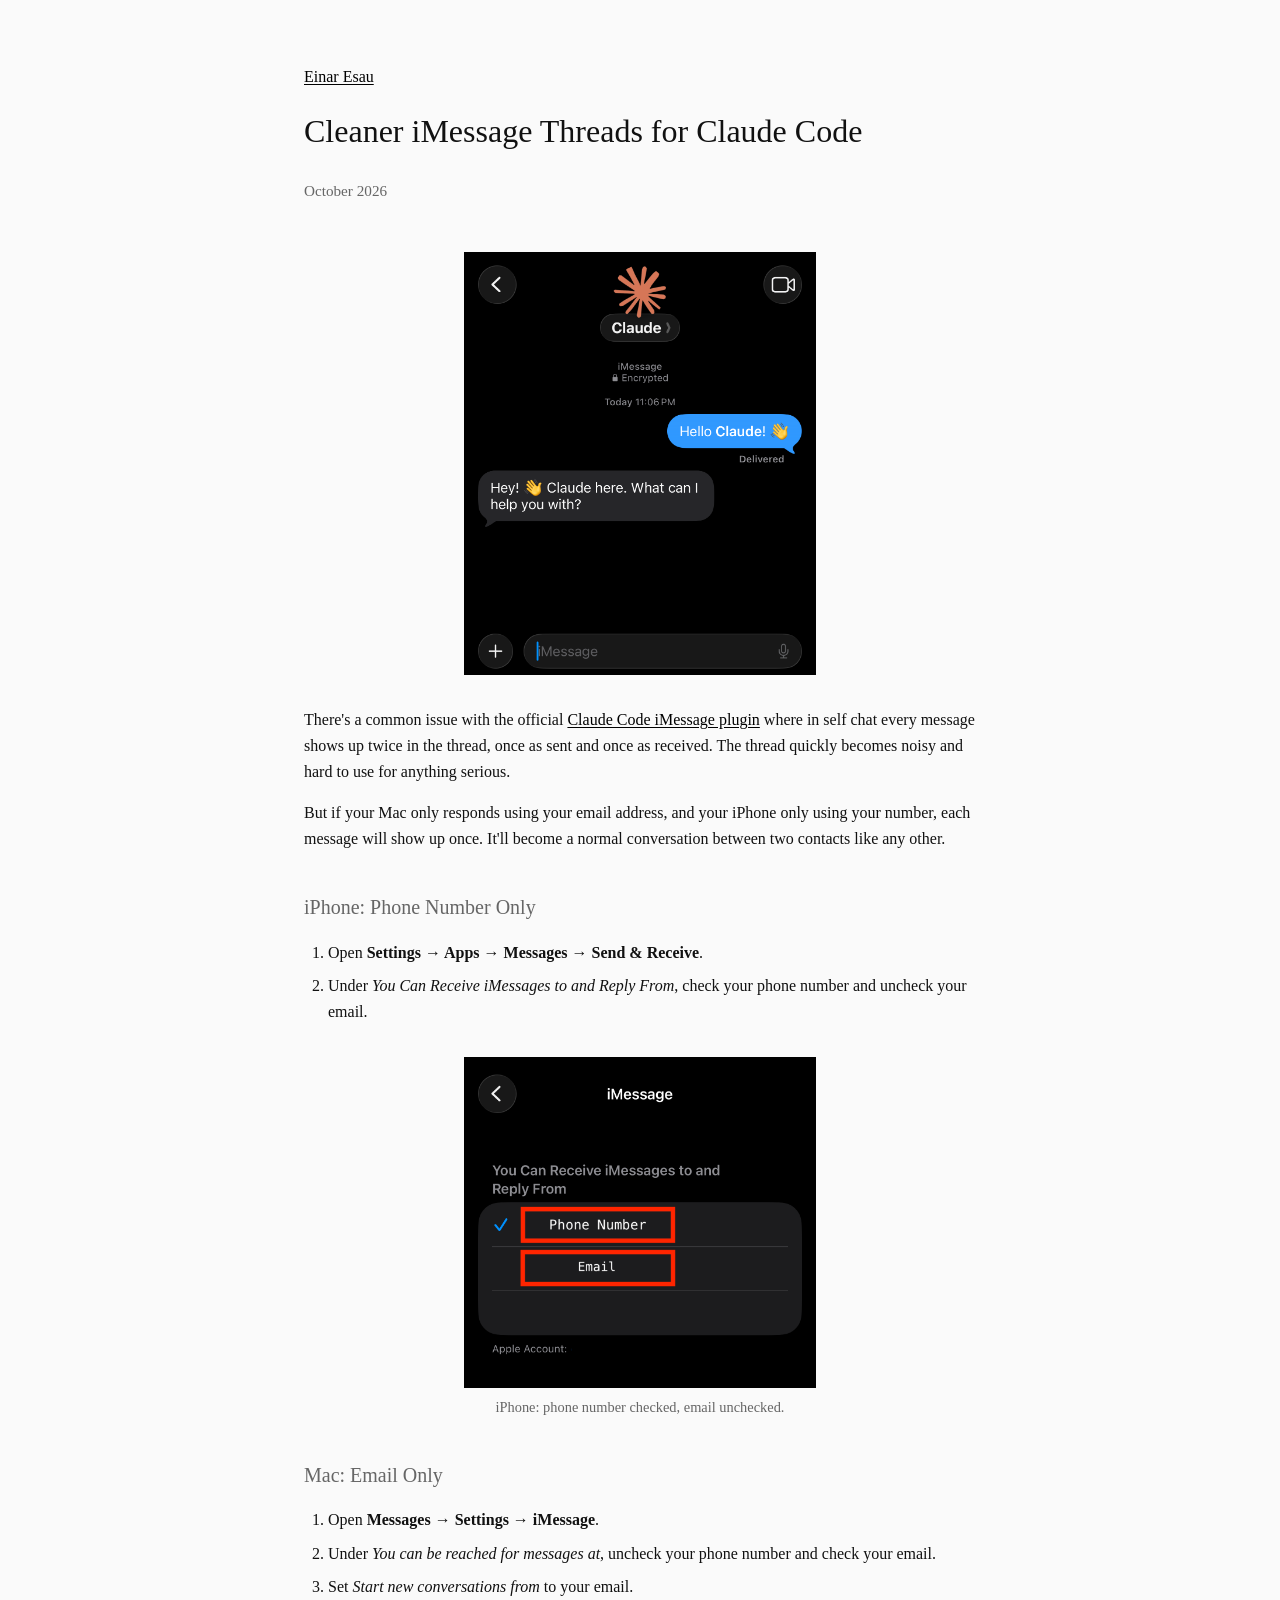
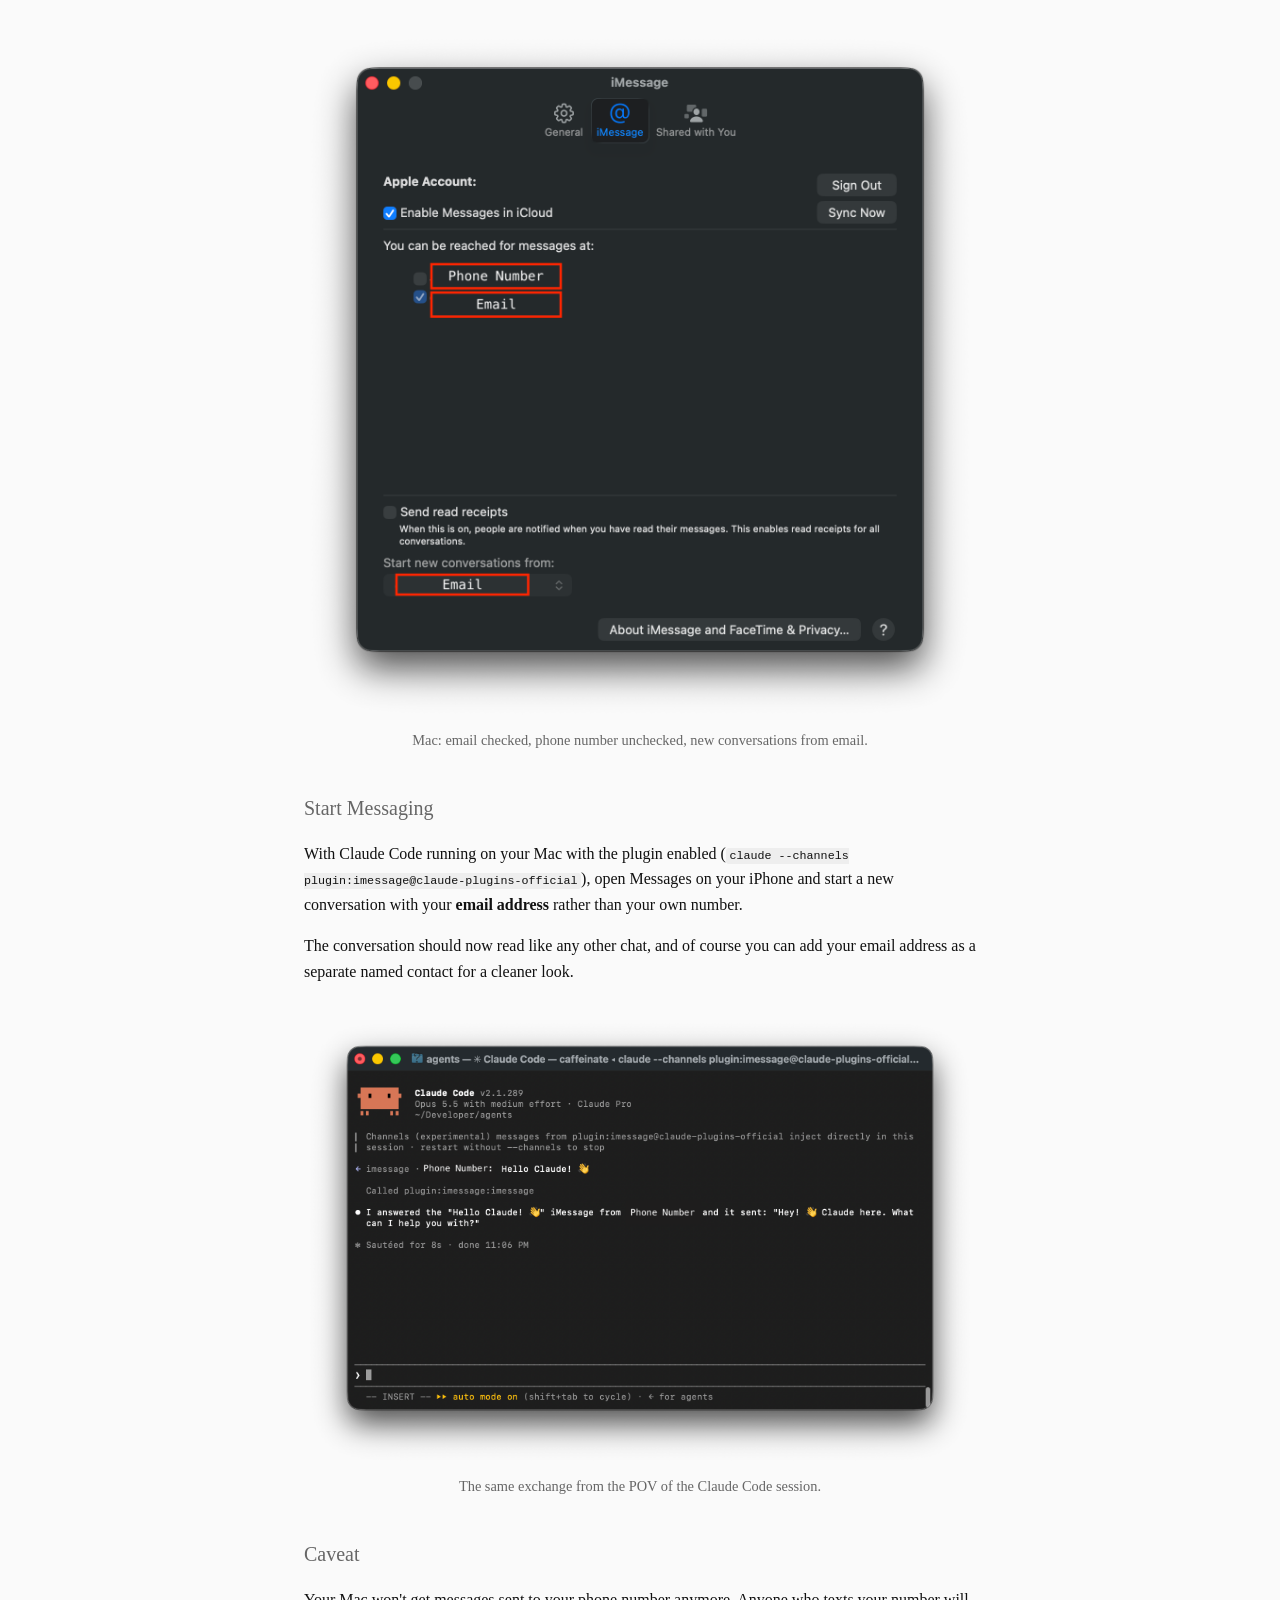
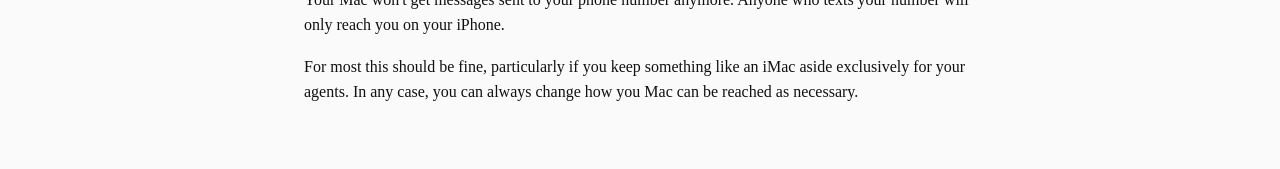
==== posts/imessage-claude.html @ 8e85ad6d "claude code imessage post" ====
<!doctype html>
<html lang="en">
<head>
  <meta charset="utf-8">
  <title>Cleaner iMessage Threads for Claude Code | Einar Esau</title>
  <meta name="viewport" content="width=device-width, initial-scale=1">
  <link rel="icon" type="image/png" href="../favicon/favicon-96x96.png" sizes="96x96" />
  <link rel="icon" type="image/svg+xml" href="../favicon/favicon.svg" />
  <link rel="shortcut icon" href="../favicon/favicon.ico" />
  <link rel="apple-touch-icon" sizes="180x180" href="../favicon/apple-touch-icon.png" />
  <link rel="manifest" href="../favicon/site.webmanifest" />
  <meta name="description" content="Stop messages from echoing in your self-chat when using the Claude Code iMessage plugin.">
  <link rel="canonical" href="https://www.einaresau.com/posts/imessage-claude.html" />
  <link rel="stylesheet" href="../style.css">
  <style>
    figure {
      margin: 2rem 0;
    }

    figure img {
      display: block;
      max-width: 100%;
      height: auto;
      margin: 0 auto;
    }

    figure img.phone {
      max-width: 22rem;
    }

    figcaption {
      color: var(--muted);
      font-size: 0.9rem;
      text-align: center;
      margin-top: 0.5rem;
    }

    ol {
      padding-left: 1.5rem;
    }

    ol li {
      margin: 0.5rem 0;
    }

    code {
      font-size: 0.9em;
      background: #eee;
      padding: 0.1em 0.3em;
      border-radius: 3px;
    }
  </style>
</head>

<body>
  <main>
    <header>
      <p><a href="../index.html">Einar Esau</a></p>
      <h1>Cleaner iMessage Threads for Claude Code</h1>
      <span class="section-intro">October 2026</span>
    </header>

    <figure>
      <img class="phone" src="imessage-claude/iphone-hello-claude.png" alt="iPhone Messages thread with a contact named Claude: one sent message and one reply, no duplicates">
    </figure>

    <p>
      There's a common issue with the official <a href="https://claude.com/marketplace/plugins/imessage" target="_blank">Claude Code iMessage plugin</a>
      where in self chat every message shows up twice in the thread, once as sent and once as received.
      The thread quickly becomes noisy and hard to use for anything serious.
    </p>

    <p>
      But if your Mac only responds using your email address, and your iPhone only using your number,  
      each message will show up once. It'll become a normal conversation between two contacts like any other.
    </p>

    <h2>iPhone: Phone Number Only</h2>

    <ol>
      <li>Open <strong>Settings &rarr; Apps &rarr; Messages &rarr; Send &amp; Receive</strong>.</li>
      <li>Under <em>You Can Receive iMessages to and Reply From</em>, check your phone number and uncheck your email.</li>
    </ol>

    <figure>
      <img class="phone" src="imessage-claude/iphone-send-receive.png" alt="iPhone Send & Receive settings with only the phone number checked">
      <figcaption>iPhone: phone number checked, email unchecked.</figcaption>
    </figure>

    <h2>Mac: Email Only</h2>

    <ol>
      <li>Open <strong>Messages &rarr; Settings &rarr; iMessage</strong>.</li>
      <li>Under <em>You can be reached for messages at</em>, uncheck your phone number and check your email.</li>
      <li>Set <em>Start new conversations from</em> to your email.</li>
    </ol>

    <figure>
      <img src="imessage-claude/mac-send-receive.png" alt="Mac Messages iMessage settings with only the email checked and new conversations starting from email">
      <figcaption>Mac: email checked, phone number unchecked, new conversations from email.</figcaption>
    </figure>

    <h2>Start Messaging</h2>

    <p>
      With Claude Code running on your Mac with the plugin enabled
      (<code>claude --channels plugin:imessage@claude-plugins-official</code>), open Messages on
      your iPhone and start a new conversation with your <strong>email address</strong> rather than
      your own number.
    </p>

    <p>
      The conversation should now read like any other chat, and of course you can add your email address as a separate named contact for a cleaner look.
    </p>

    <figure>
      <img src="imessage-claude/claude-code-response.png" alt="Claude Code terminal session receiving the iMessage and replying">
      <figcaption>The same exchange from the POV of the Claude Code session.</figcaption>
    </figure>

    <h2>Caveat</h2>

    <p>
      Your Mac won't get messages sent to your phone number anymore. Anyone who texts your number
      will only reach you on your iPhone.
    </p>

    <p>
      For most this should be fine, particularly if you keep something like an iMac aside exclusively for your agents.
      In any case, you can always change how you Mac can be reached as necessary.
    </p>
  </main>
</body>
</html>
---- style.css ----
:root {
      --text: #111;
      --muted: #666;
      --bg: #fafafa;
      --link: #000;
      --max-width: 42rem;
    }

    html {
      background: var(--bg);
      color: var(--text);
      font-family: Georgia, "Times New Roman", serif;
      line-height: 1.6;
    }

    body {
      margin: 0;
      padding: 3rem 1.25rem;
      display: flex;
      justify-content: center;
    }

    main {
      max-width: var(--max-width);
      width: 100%;
    }

    h1, h2 {
      font-weight: normal;
      margin-top: 2.5rem;
    }

    h1 {
      font-size: 2rem;
      margin-top: 0;
    }

    h2 {
      font-size: 1.25rem;
      color: var(--muted);
    }

    p {
      margin: 1rem 0;
    }

    ul {
      list-style: none;
      padding-left: 0;
      margin: 1rem 0;
    }

    li {
      margin: 0.5rem 0;
    }

    a {
      color: var(--link);
      text-decoration: underline;
      text-underline-offset: 0.15em;
    }

    a:hover {
      text-decoration-thickness: 2px;
    }

    header {
      margin-bottom: 3rem;
    }

    nav a {
      margin-right: 1rem;
      white-space: nowrap;
    }

    footer {
      margin-top: 4rem;
      font-size: 0.9rem;
      color: var(--muted);
    }

    .section-intro {
      color: var(--muted);
      font-size: 0.95rem;
    }
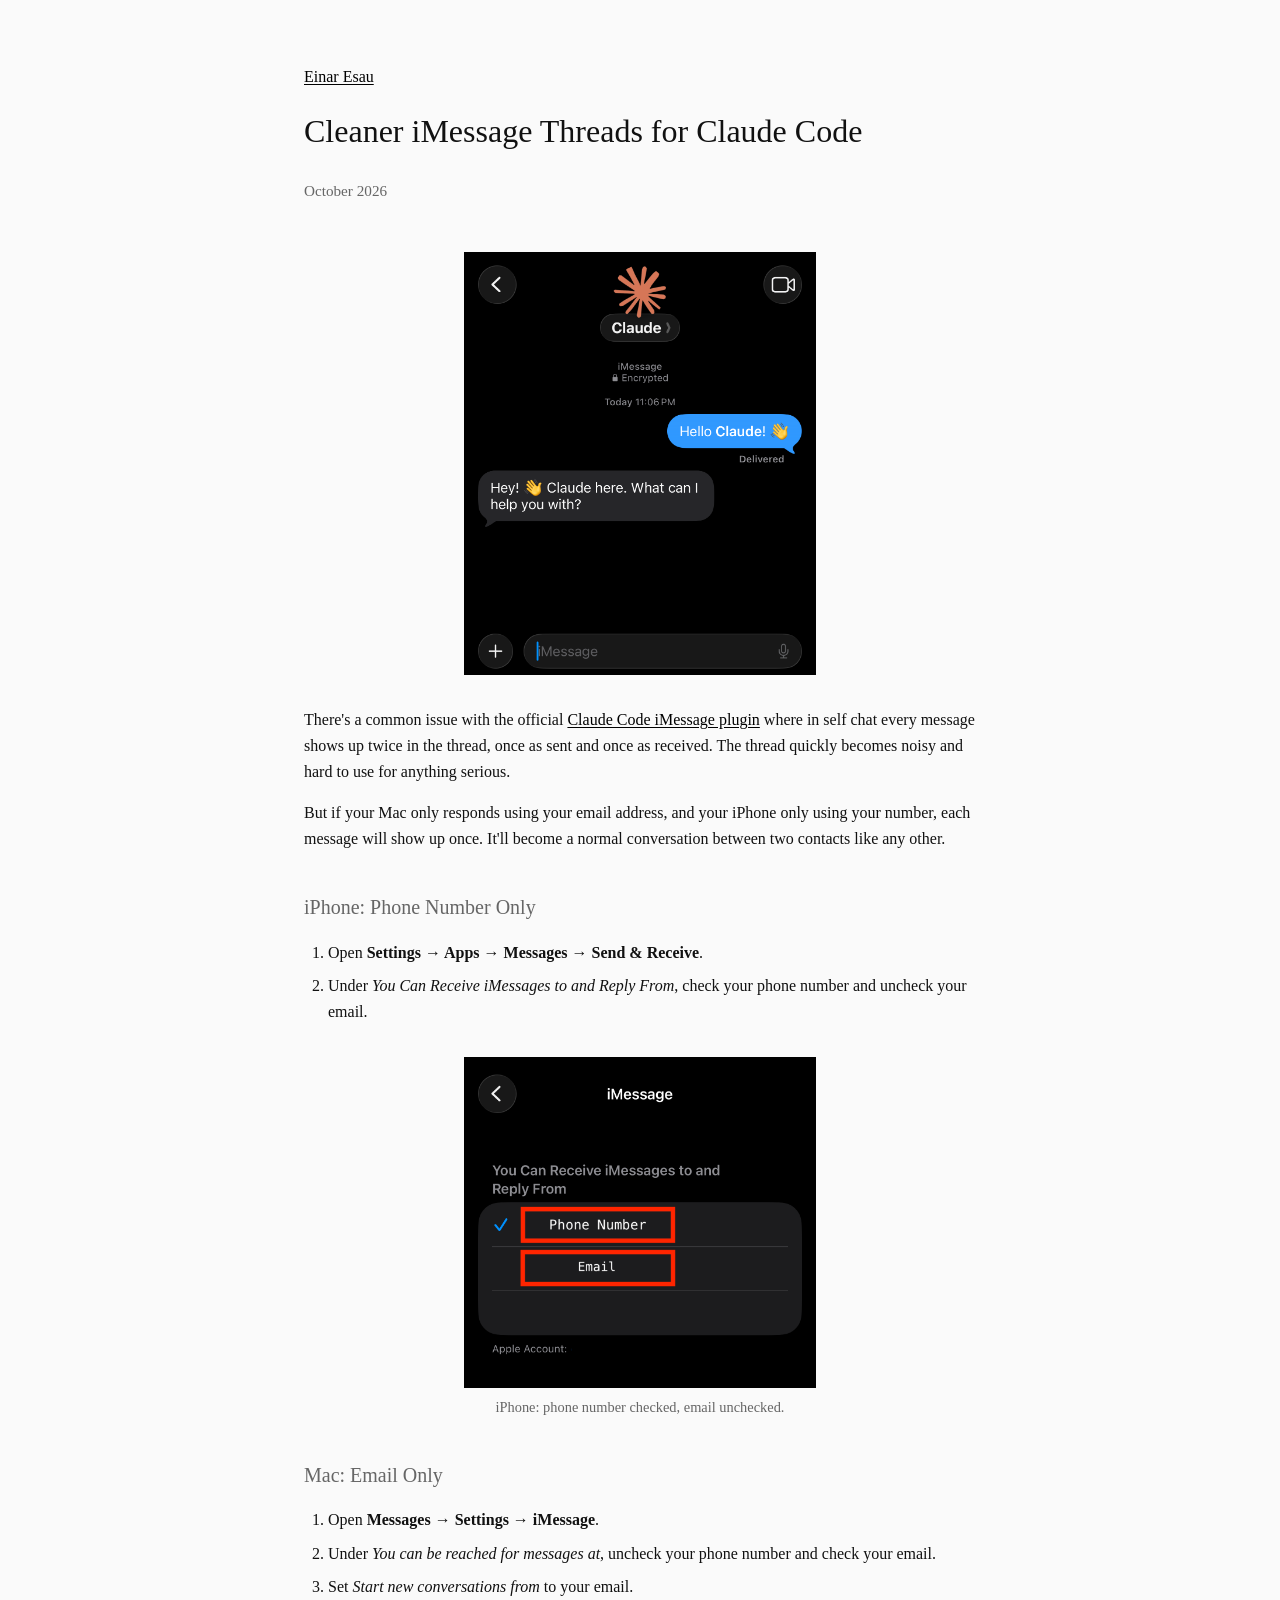
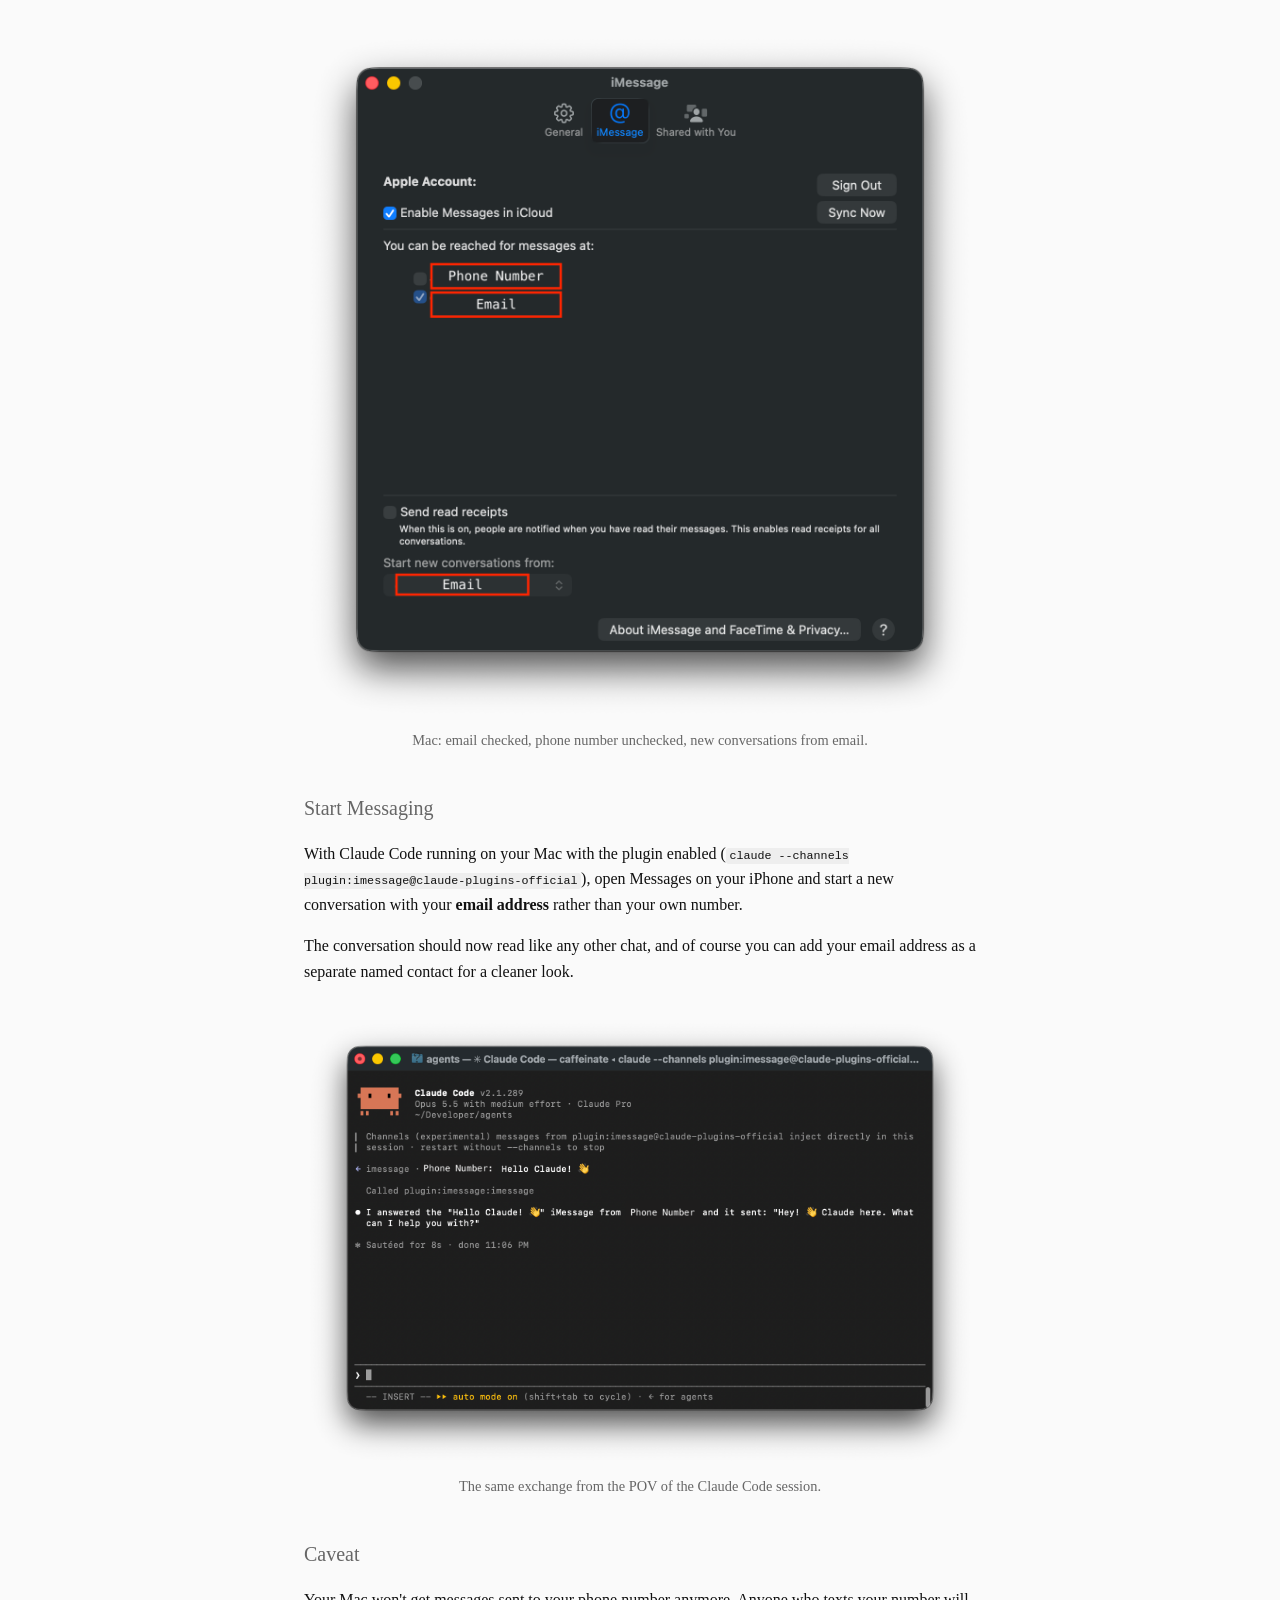
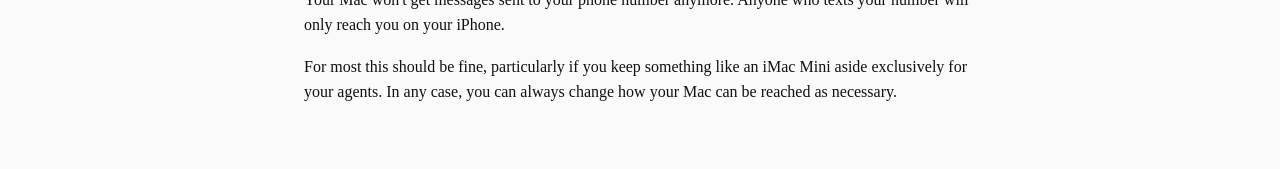
==== commit 0eabc882: "spelling" ====
--- a/posts/imessage-claude.html
+++ b/posts/imessage-claude.html
@@ -126,8 +126,8 @@
     </p>
 
     <p>
-      For most this should be fine, particularly if you keep something like an iMac aside exclusively for your agents.
-      In any case, you can always change how you Mac can be reached as necessary.
+      For most this should be fine, particularly if you keep something like an iMac Mini aside exclusively for your agents.
+      In any case, you can always change how your Mac can be reached as necessary.
     </p>
   </main>
 </body>
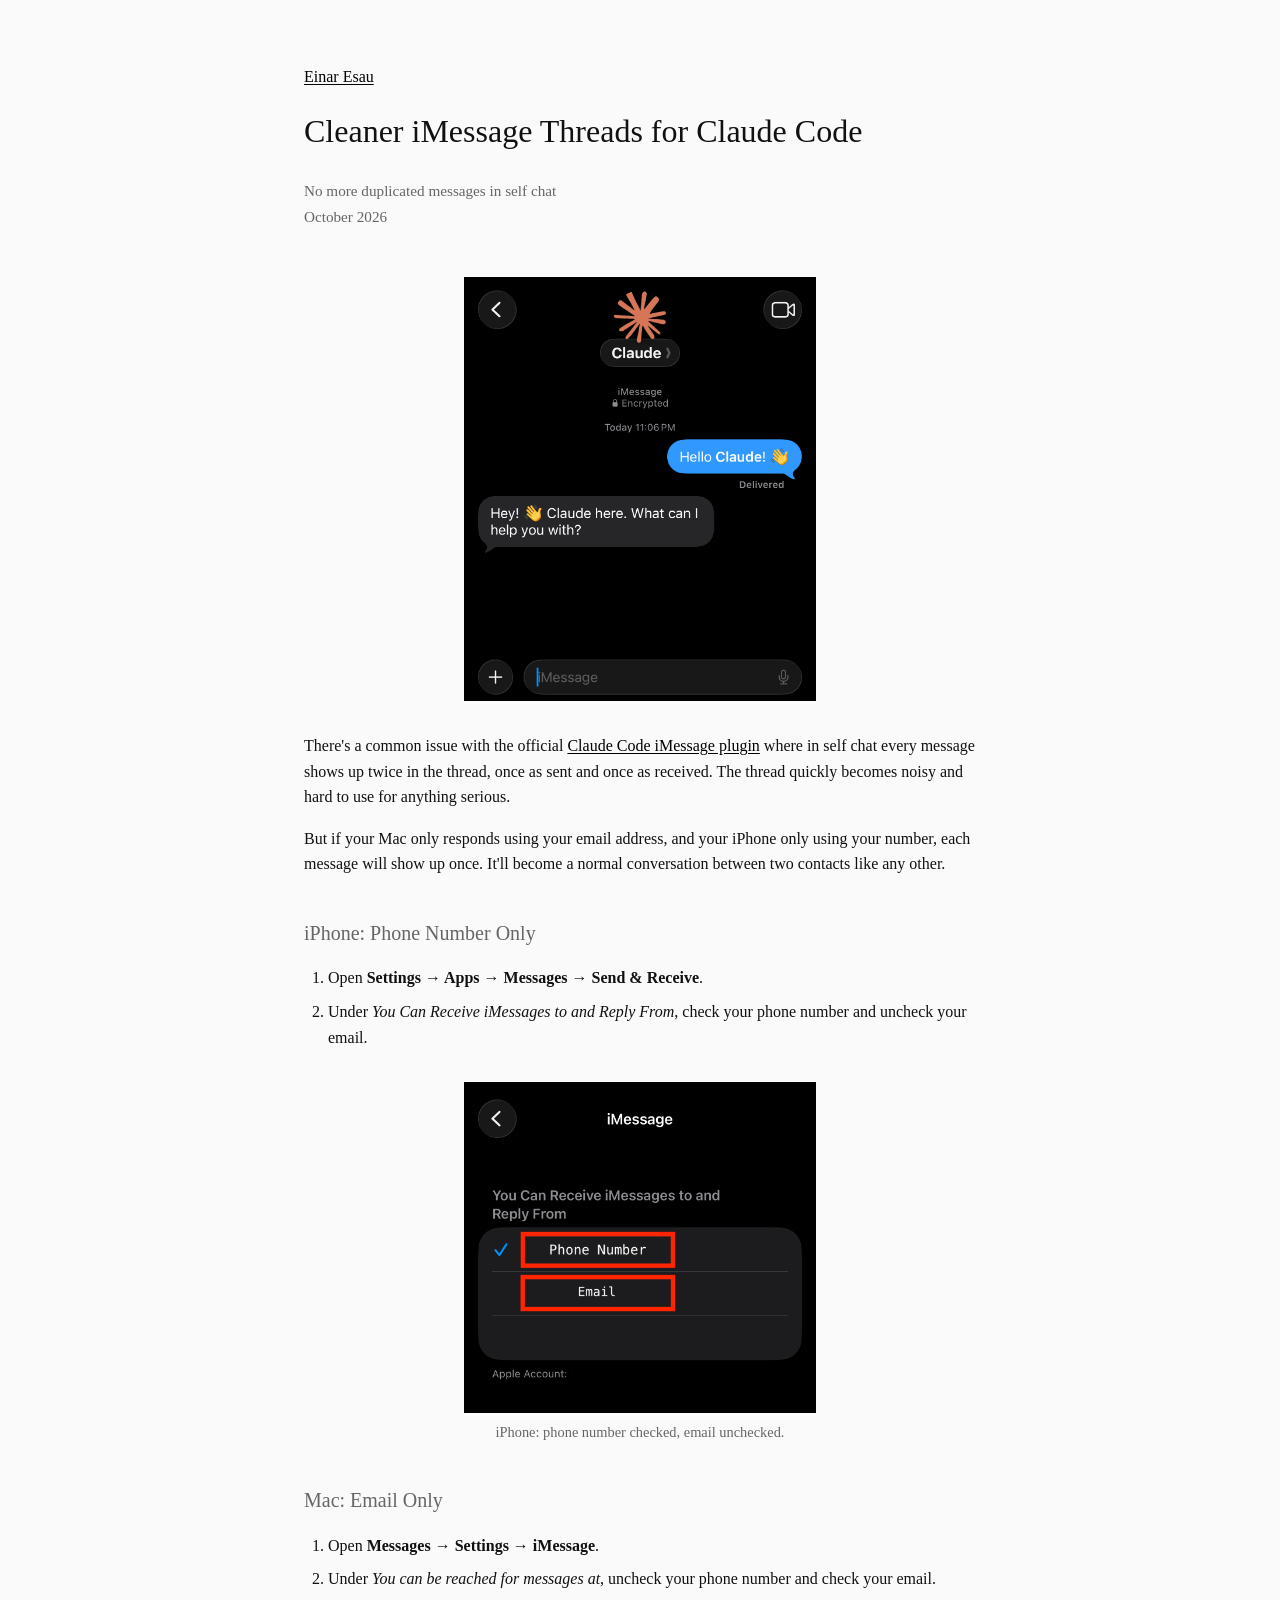
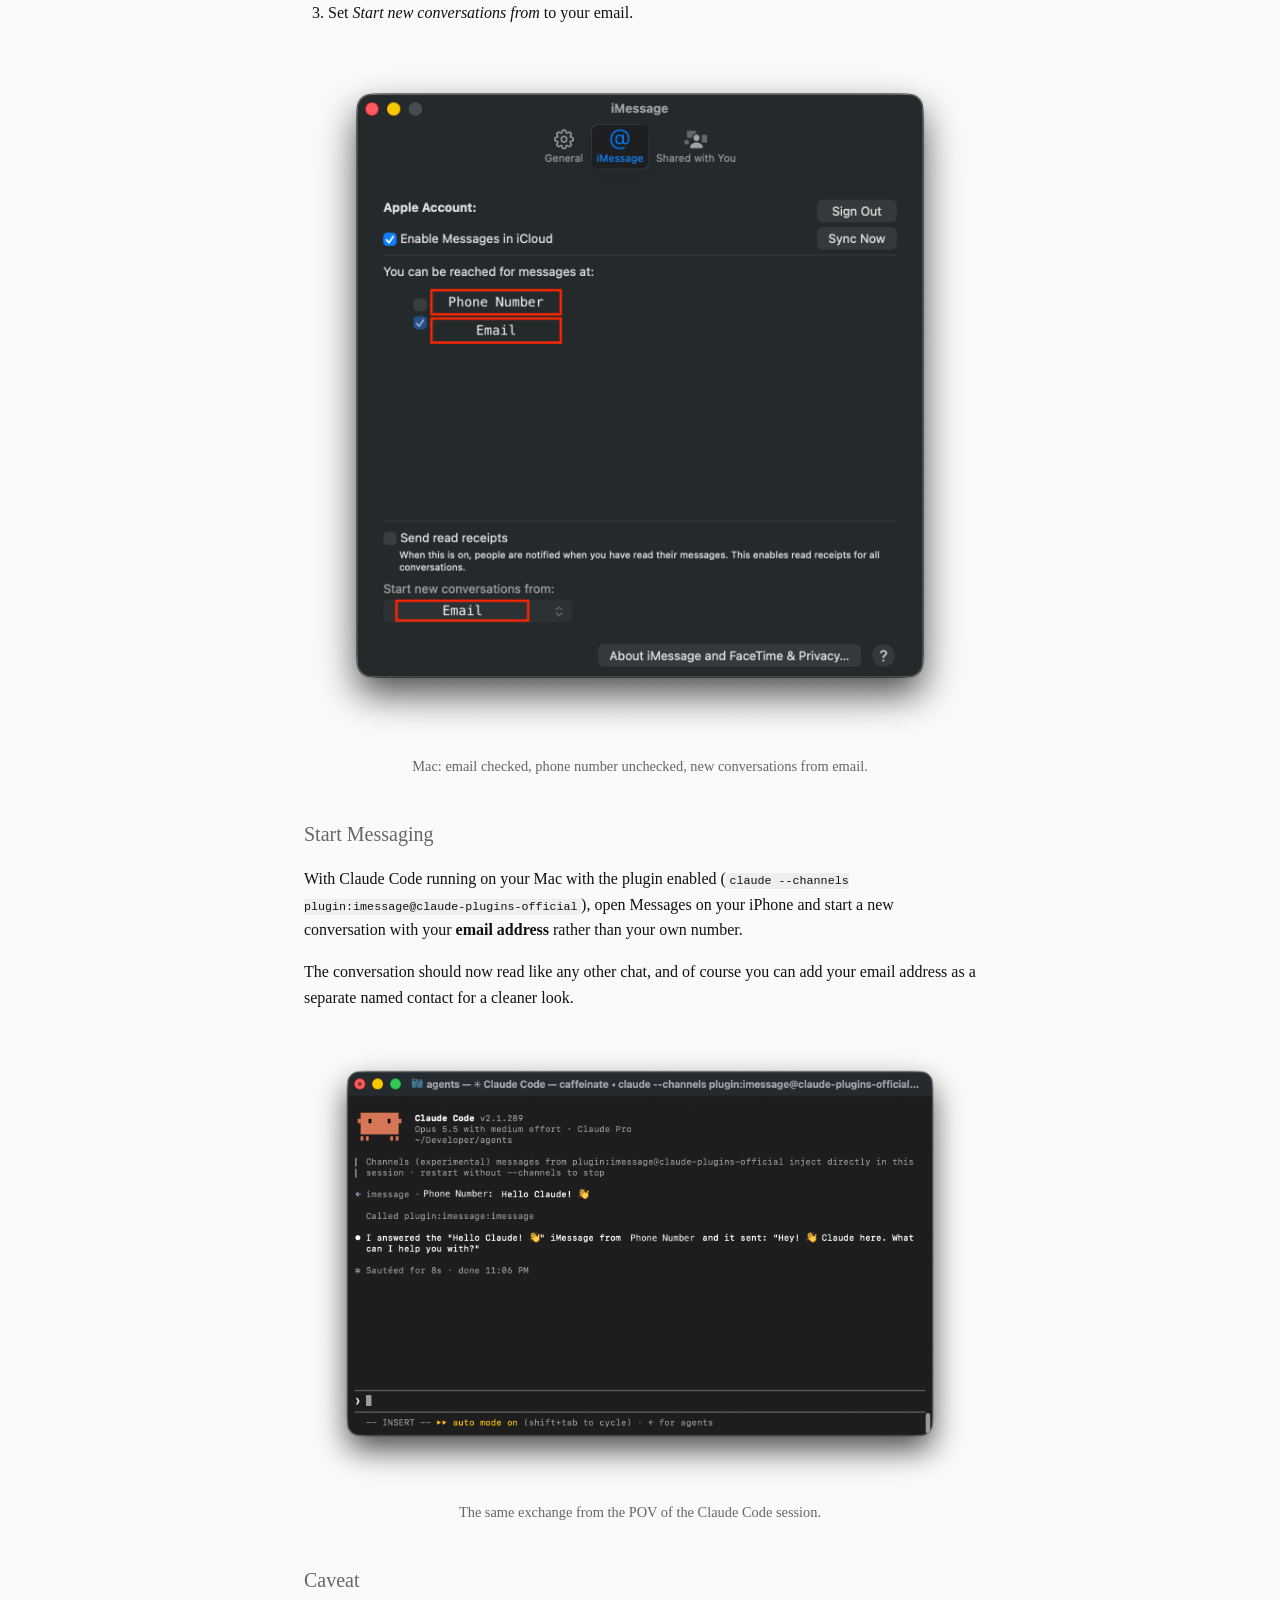
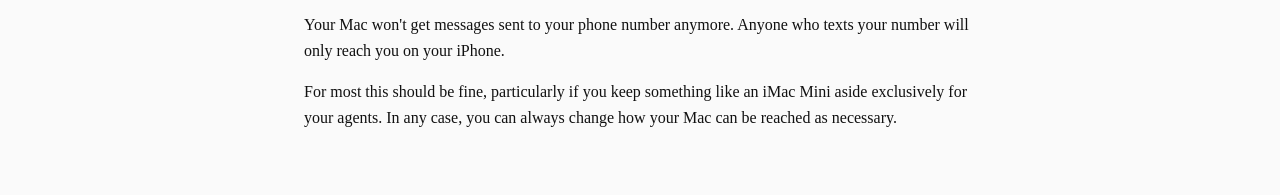
==== commit ce83e7a8: "Update imessage-claude.html subtitle" ====
--- a/posts/imessage-claude.html
+++ b/posts/imessage-claude.html
@@ -57,7 +57,7 @@
     <header>
       <p><a href="../index.html">Einar Esau</a></p>
       <h1>Cleaner iMessage Threads for Claude Code</h1>
-      <span class="section-intro">October 2026</span>
+      <span class="section-intro">No more duplicated messages in self chat<br>October 2026</span>
     </header>
 
     <figure>
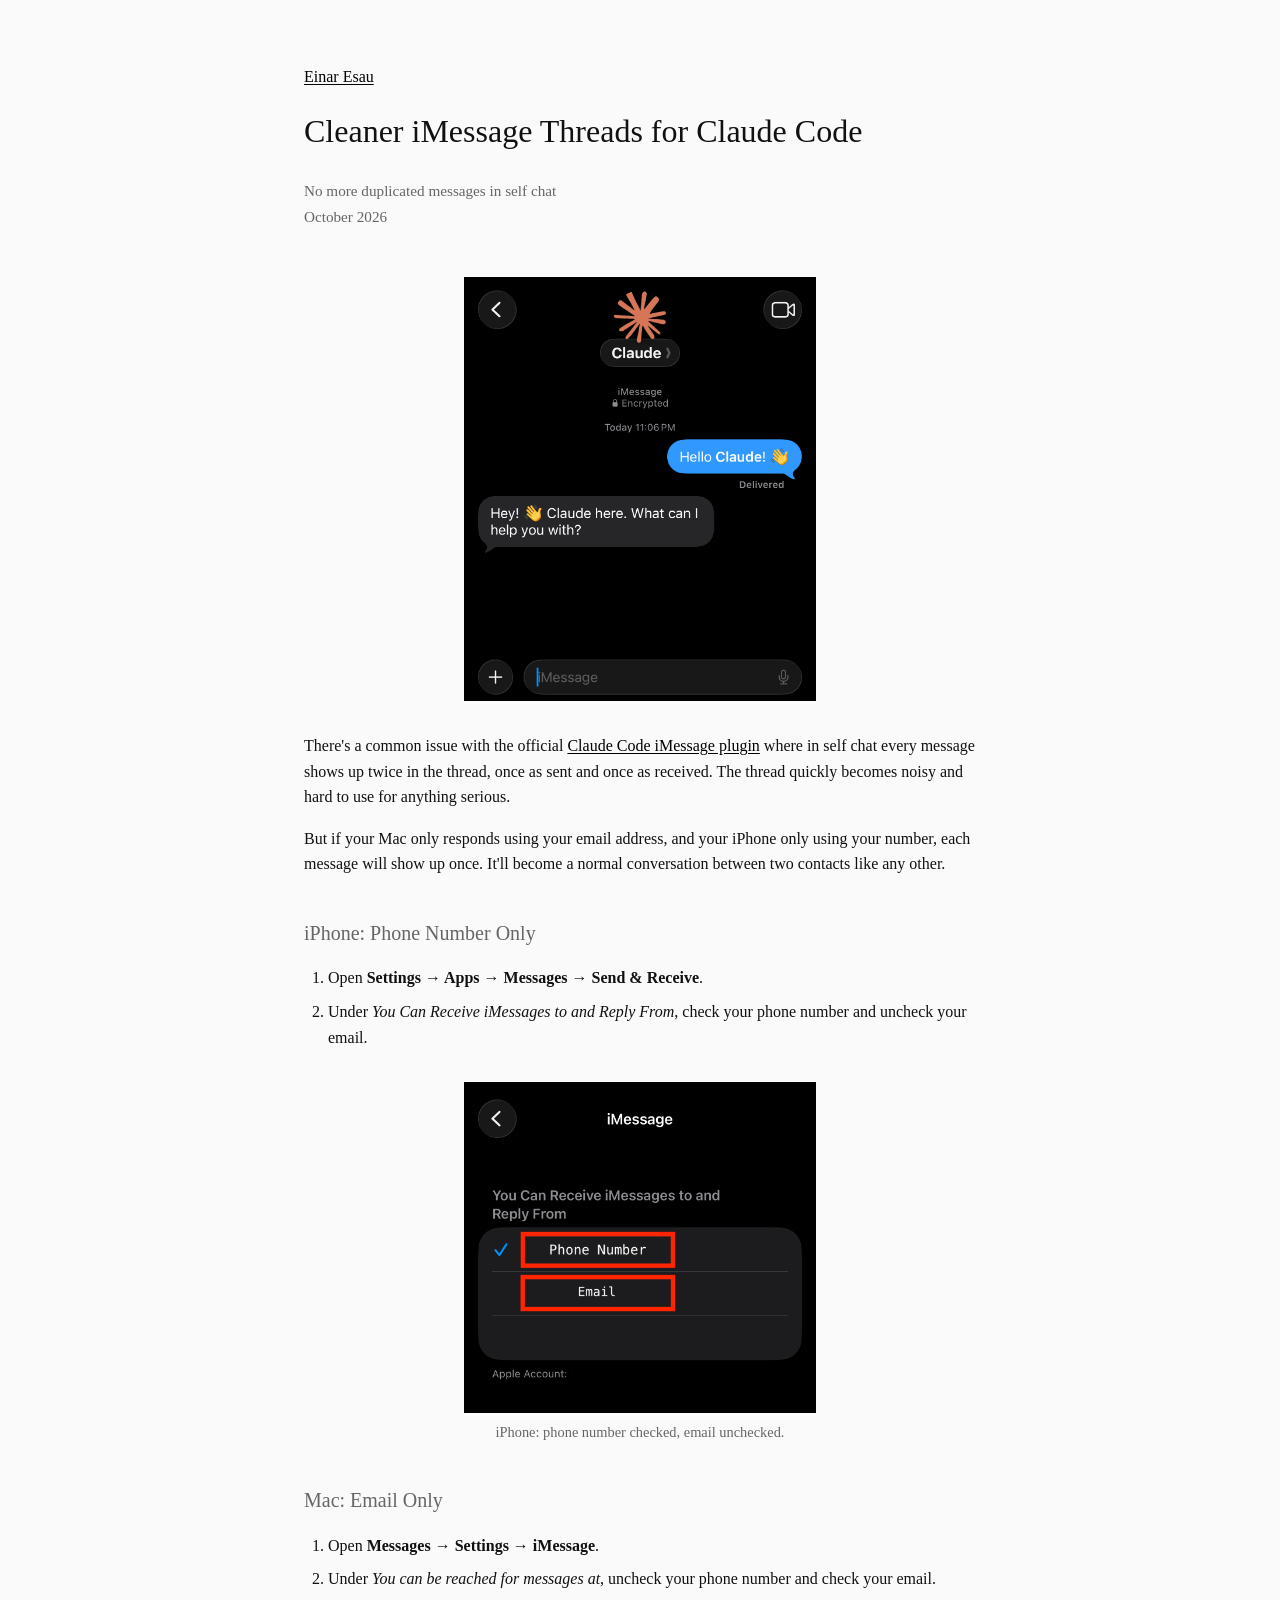
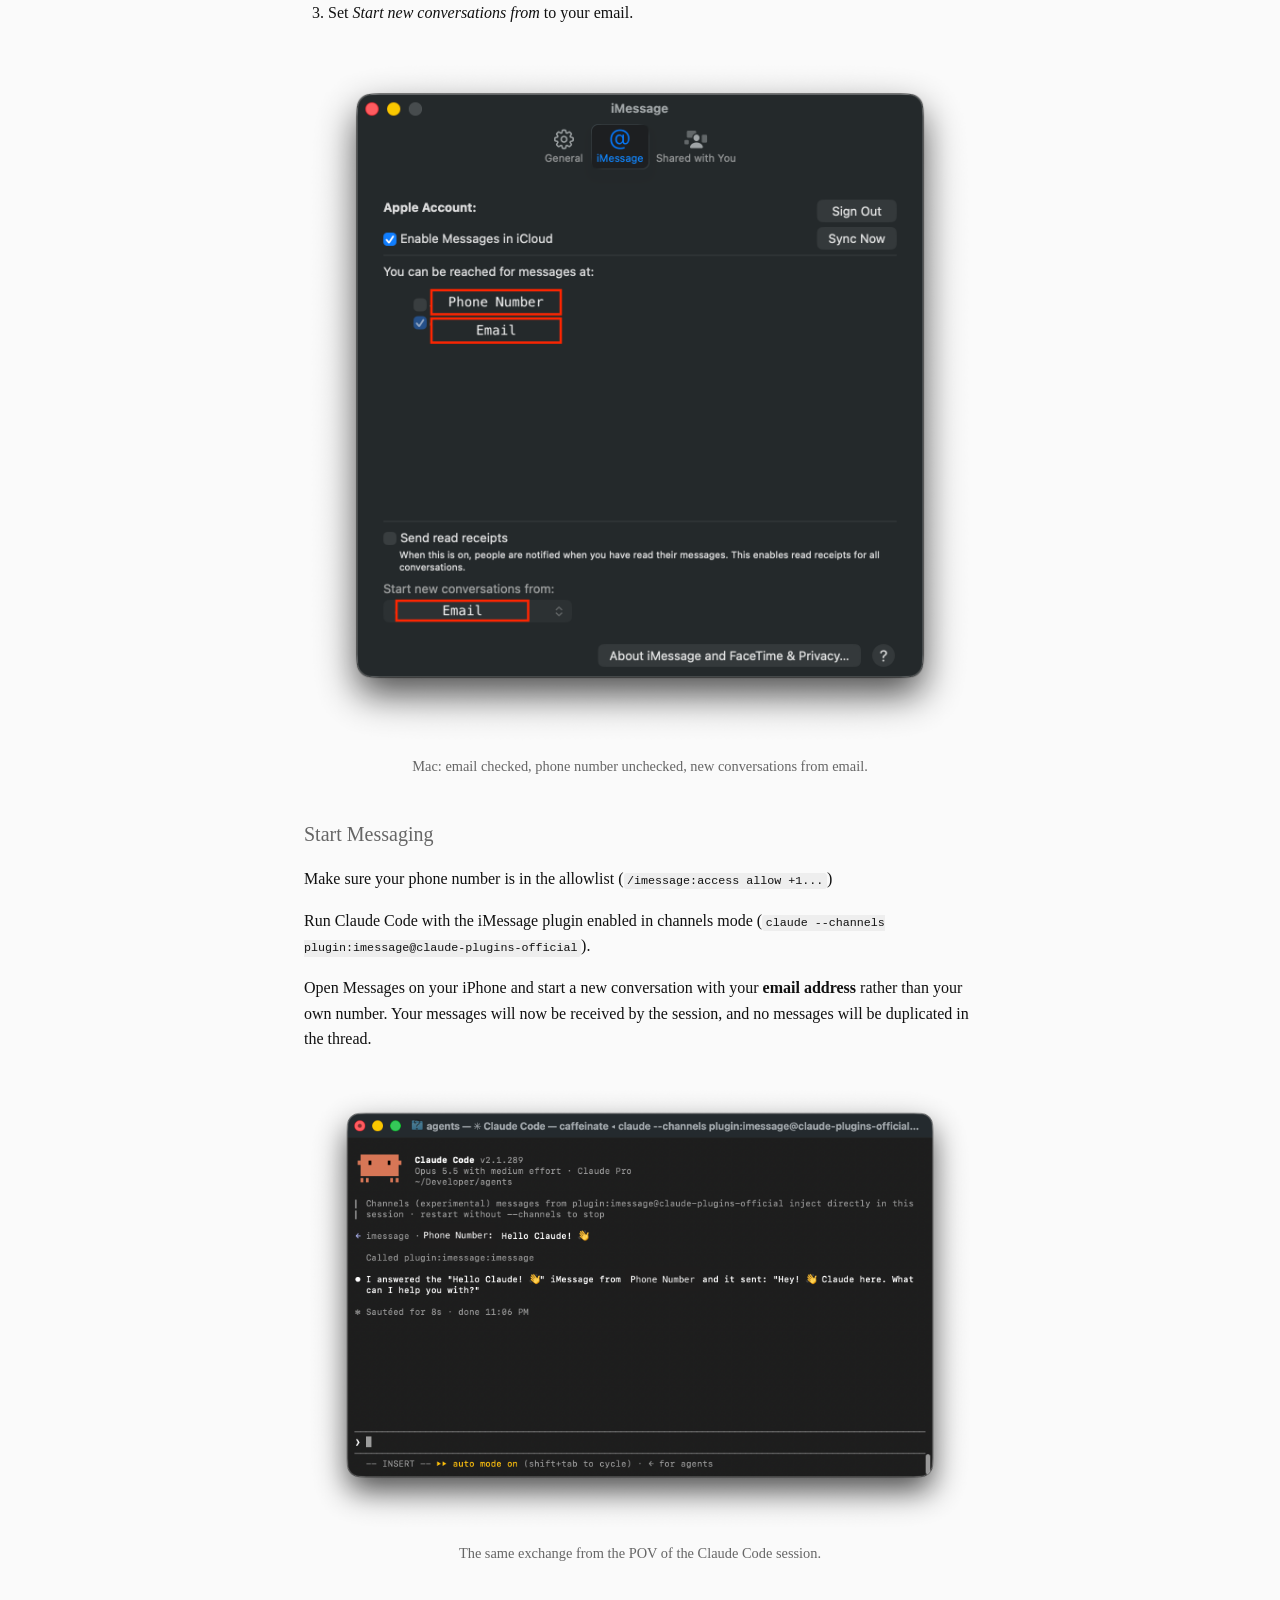
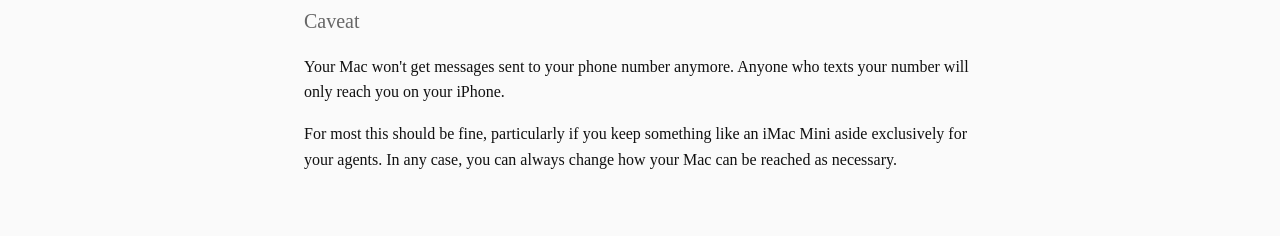
==== commit cfec221e: "updated post" ====
--- a/posts/imessage-claude.html
+++ b/posts/imessage-claude.html
@@ -103,14 +103,16 @@
     <h2>Start Messaging</h2>
 
     <p>
-      With Claude Code running on your Mac with the plugin enabled
-      (<code>claude --channels plugin:imessage@claude-plugins-official</code>), open Messages on
-      your iPhone and start a new conversation with your <strong>email address</strong> rather than
-      your own number.
+      Make sure your phone number is in the allowlist (<code>/imessage:access allow +1...</code>)
     </p>
 
     <p>
-      The conversation should now read like any other chat, and of course you can add your email address as a separate named contact for a cleaner look.
+      Run Claude Code with the iMessage plugin enabled in channels mode
+      (<code>claude --channels plugin:imessage@claude-plugins-official</code>).
+    </p>
+    <p>
+      Open Messages on your iPhone and start a new conversation with your <strong>email address</strong> rather than
+      your own number. Your messages will now be received by the session, and no messages will be duplicated in the thread.
     </p>
 
     <figure>
